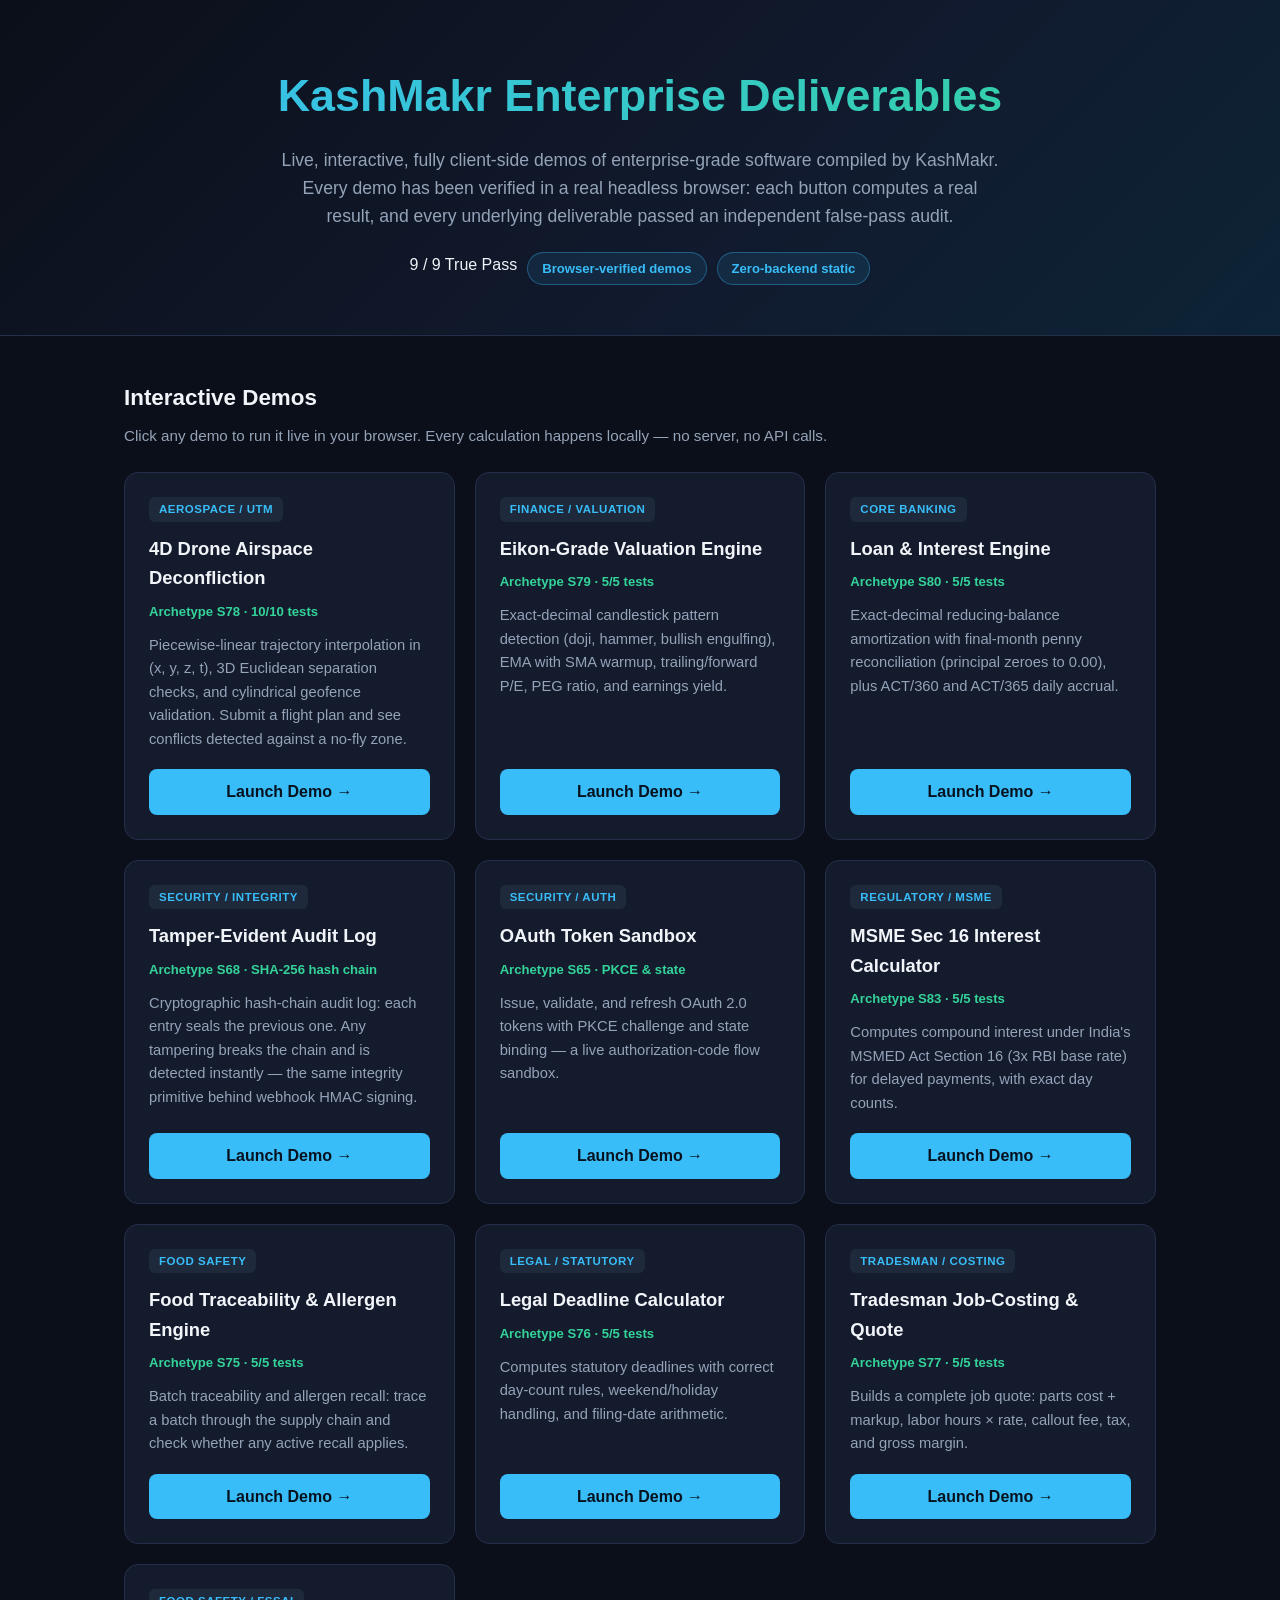
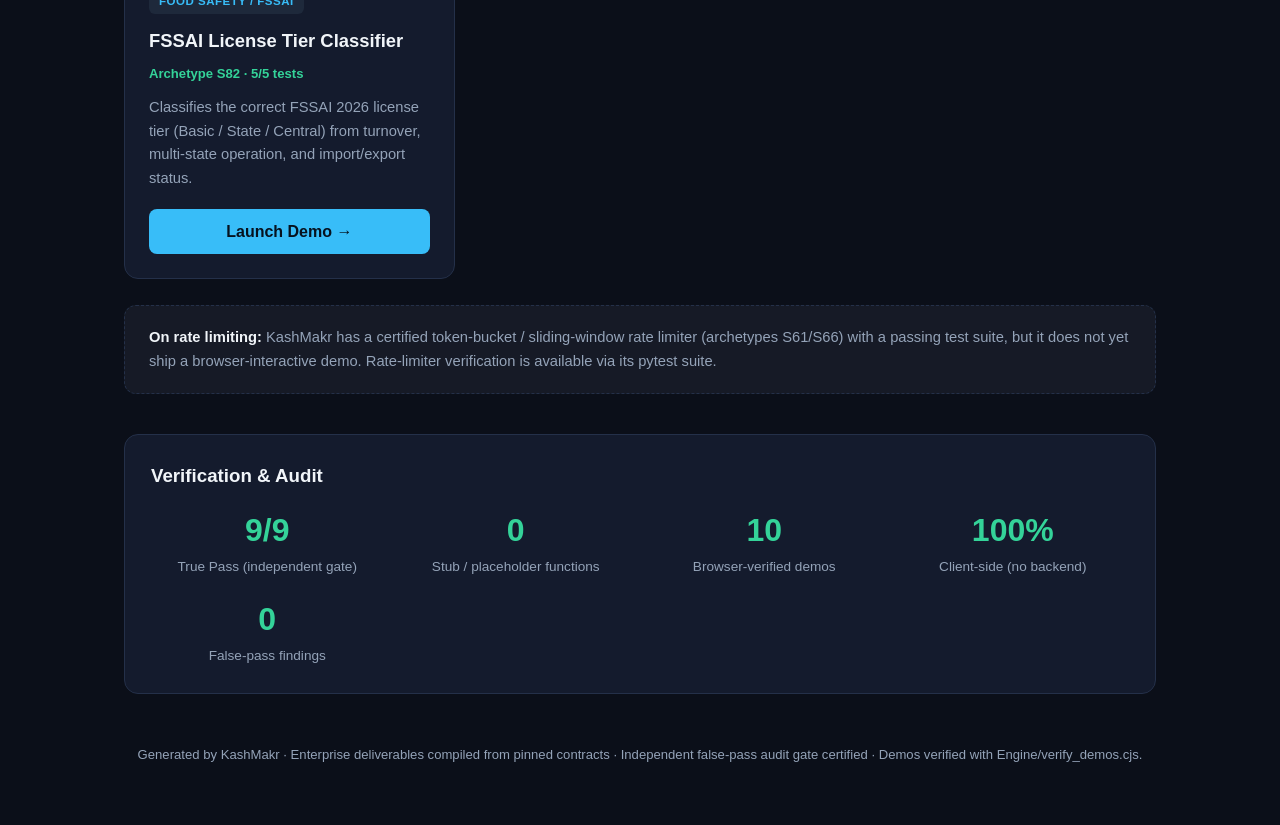
==== index.html @ ecd3aa8a "Fix: strip interfering dom-controller from all demos; regenerate drone+Eikon JS; 10 browser-verified" ====
<!DOCTYPE html>
<html lang="en">
<head>
<meta charset="UTF-8">
<meta name="viewport" content="width=device-width, initial-scale=1.0">
<title>KashMakr — Enterprise Deliverables Showcase</title>
<style>
  :root {
    --bg:#0b0f19; --card:#141b2d; --card-hover:#1a2338; --border:#243049;
    --accent:#38bdf8; --accent2:#34d399; --text:#f1f5f9; --muted:#94a3b8; --tag:#1e293b;
  }
  *{box-sizing:border-box;margin:0;padding:0;}
  body{font-family:-apple-system,BlinkMacSystemFont,"Segoe UI",Roboto,sans-serif;background:var(--bg);color:var(--text);line-height:1.6;padding:0 0 60px;}
  .hero{background:linear-gradient(135deg,#0b0f19 0%,#111a2e 60%,#0d2436 100%);border-bottom:1px solid var(--border);padding:60px 24px 50px;text-align:center;}
  .hero h1{font-size:clamp(1.8rem,4vw,2.8rem);background:linear-gradient(90deg,var(--accent),var(--accent2));-webkit-background-clip:text;background-clip:text;-webkit-text-fill-color:transparent;margin-bottom:14px;}
  .hero p{color:var(--muted);font-size:1.1rem;max-width:720px;margin:0 auto;}
  .badges{margin-top:22px;display:flex;gap:10px;justify-content:center;flex-wrap:wrap;}
  .badge{background:rgba(56,189,248,0.1);border:1px solid rgba(56,189,248,0.35);color:var(--accent);padding:5px 14px;border-radius:999px;font-size:0.82rem;font-weight:600;}
  .badge.green{background:rgba(52,211,153,0.1);border-color:rgba(52,211,153,0.35);color:var(--accent2);}
  .wrap{max-width:1080px;margin:0 auto;padding:0 24px;}
  .section-title{font-size:1.4rem;margin:44px 0 8px;}
  .section-sub{color:var(--muted);margin-bottom:24px;font-size:0.95rem;}
  .grid{display:grid;grid-template-columns:repeat(auto-fit,minmax(320px,1fr));gap:20px;}
  .card{background:var(--card);border:1px solid var(--border);border-radius:14px;padding:24px;transition:transform .18s ease,background .18s ease,border-color .18s ease;display:flex;flex-direction:column;}
  .card:hover{transform:translateY(-4px);background:var(--card-hover);border-color:var(--accent);}
  .card .tag{display:inline-block;background:var(--tag);color:var(--accent);font-size:0.72rem;font-weight:700;letter-spacing:.5px;text-transform:uppercase;padding:3px 10px;border-radius:6px;margin-bottom:12px;align-self:flex-start;}
  .card h3{font-size:1.15rem;margin-bottom:8px;}
  .card .domain{color:var(--accent2);font-size:0.82rem;font-weight:600;margin-bottom:12px;}
  .card p{color:var(--muted);font-size:0.92rem;flex:1;margin-bottom:18px;}
  .btn{display:inline-block;background:var(--accent);color:#06121f;font-weight:700;padding:10px 18px;border-radius:8px;text-decoration:none;text-align:center;transition:opacity .15s;}
  .btn:hover{opacity:.85;}
  .note{background:rgba(148,163,184,0.08);border:1px dashed var(--border);border-radius:12px;padding:20px 24px;margin-top:26px;color:var(--muted);font-size:0.92rem;}
  .note strong{color:var(--text);}
  .verify-strip{margin:40px 0 0;background:var(--card);border:1px solid var(--border);border-radius:14px;padding:26px;}
  .verify-strip h3{margin-bottom:14px;}
  .verify-grid{display:grid;grid-template-columns:repeat(auto-fit,minmax(200px,1fr));gap:16px;}
  .verify-item{text-align:center;}
  .verify-item .num{font-size:2rem;font-weight:800;color:var(--accent2);}
  .verify-item .lbl{color:var(--muted);font-size:0.85rem;}
  footer{text-align:center;color:var(--muted);font-size:0.82rem;margin-top:50px;padding:0 24px;}
</style>
</head>
<body>
<div class="hero">
  <h1>KashMakr Enterprise Deliverables</h1>
  <p>Live, interactive, fully client-side demos of enterprise-grade software compiled by KashMakr. Every demo has been verified in a real headless browser: each button computes a real result, and every underlying deliverable passed an independent false-pass audit.</p>
  <div class="badges">
    <span class="green">9 / 9 True Pass</span>
    <span class="badge">Browser-verified demos</span>
    <span class="badge">Zero-backend static</span>
  </div>
</div>
<div class="wrap">
  <h2 class="section-title">Interactive Demos</h2>
  <p class="section-sub">Click any demo to run it live in your browser. Every calculation happens locally — no server, no API calls.</p>
  <div class="grid">
    <div class="card">
      <span class="tag">Aerospace / UTM</span>
      <h3>4D Drone Airspace Deconfliction</h3>
      <div class="domain">Archetype S78 · 10/10 tests</div>
      <p>Piecewise-linear trajectory interpolation in (x, y, z, t), 3D Euclidean separation checks, and cylindrical geofence validation. Submit a flight plan and see conflicts detected against a no-fly zone.</p>
      <a class="btn" href="demos/drone-utm/index.html">Launch Demo →</a>
    </div>
    <div class="card">
      <span class="tag">Finance / Valuation</span>
      <h3>Eikon-Grade Valuation Engine</h3>
      <div class="domain">Archetype S79 · 5/5 tests</div>
      <p>Exact-decimal candlestick pattern detection (doji, hammer, bullish engulfing), EMA with SMA warmup, trailing/forward P/E, PEG ratio, and earnings yield.</p>
      <a class="btn" href="demos/eikon-valuation/index.html">Launch Demo →</a>
    </div>
    <div class="card">
      <span class="tag">Core Banking</span>
      <h3>Loan &amp; Interest Engine</h3>
      <div class="domain">Archetype S80 · 5/5 tests</div>
      <p>Exact-decimal reducing-balance amortization with final-month penny reconciliation (principal zeroes to 0.00), plus ACT/360 and ACT/365 daily accrual.</p>
      <a class="btn" href="demos/core-banking/index.html">Launch Demo →</a>
    </div>
    <div class="card">
      <span class="tag">Security / Integrity</span>
      <h3>Tamper-Evident Audit Log</h3>
      <div class="domain">Archetype S68 · SHA-256 hash chain</div>
      <p>Cryptographic hash-chain audit log: each entry seals the previous one. Any tampering breaks the chain and is detected instantly — the same integrity primitive behind webhook HMAC signing.</p>
      <a class="btn" href="demos/auditlog-integrity/index.html">Launch Demo →</a>
    </div>
    <div class="card">
      <span class="tag">Security / Auth</span>
      <h3>OAuth Token Sandbox</h3>
      <div class="domain">Archetype S65 · PKCE &amp; state</div>
      <p>Issue, validate, and refresh OAuth 2.0 tokens with PKCE challenge and state binding — a live authorization-code flow sandbox.</p>
      <a class="btn" href="demos/oauth-sandbox/index.html">Launch Demo →</a>
    </div>
    <div class="card">
      <span class="tag">Regulatory / MSME</span>
      <h3>MSME Sec 16 Interest Calculator</h3>
      <div class="domain">Archetype S83 · 5/5 tests</div>
      <p>Computes compound interest under India's MSMED Act Section 16 (3x RBI base rate) for delayed payments, with exact day counts.</p>
      <a class="btn" href="demos/msme-sec16/index.html">Launch Demo →</a>
    </div>
    <div class="card">
      <span class="tag">Food Safety</span>
      <h3>Food Traceability &amp; Allergen Engine</h3>
      <div class="domain">Archetype S75 · 5/5 tests</div>
      <p>Batch traceability and allergen recall: trace a batch through the supply chain and check whether any active recall applies.</p>
      <a class="btn" href="demos/food-traceability/index.html">Launch Demo →</a>
    </div>
    <div class="card">
      <span class="tag">Legal / Statutory</span>
      <h3>Legal Deadline Calculator</h3>
      <div class="domain">Archetype S76 · 5/5 tests</div>
      <p>Computes statutory deadlines with correct day-count rules, weekend/holiday handling, and filing-date arithmetic.</p>
      <a class="btn" href="demos/legal-deadlines/index.html">Launch Demo →</a>
    </div>
    <div class="card">
      <span class="tag">Tradesman / Costing</span>
      <h3>Tradesman Job-Costing &amp; Quote</h3>
      <div class="domain">Archetype S77 · 5/5 tests</div>
      <p>Builds a complete job quote: parts cost + markup, labor hours × rate, callout fee, tax, and gross margin.</p>
      <a class="btn" href="demos/tradesman-quote/index.html">Launch Demo →</a>
    </div>
    <div class="card">
      <span class="tag">Food Safety / FSSAI</span>
      <h3>FSSAI License Tier Classifier</h3>
      <div class="domain">Archetype S82 · 5/5 tests</div>
      <p>Classifies the correct FSSAI 2026 license tier (Basic / State / Central) from turnover, multi-state operation, and import/export status.</p>
      <a class="btn" href="demos/fssai-license/index.html">Launch Demo →</a>
    </div>
  </div>
  <div class="note">
    <strong>On rate limiting:</strong> KashMakr has a certified token-bucket / sliding-window rate limiter (archetypes S61/S66) with a passing test suite, but it does not yet ship a browser-interactive demo. Rate-limiter verification is available via its pytest suite.
  </div>
  <div class="verify-strip">
    <h3>Verification &amp; Audit</h3>
    <div class="verify-grid">
      <div class="verify-item"><div class="num">9/9</div><div class="lbl">True Pass (independent gate)</div></div>
      <div class="verify-item"><div class="num">0</div><div class="lbl">Stub / placeholder functions</div></div>
      <div class="verify-item"><div class="num">10</div><div class="lbl">Browser-verified demos</div></div>
      <div class="verify-item"><div class="num">100%</div><div class="lbl">Client-side (no backend)</div></div>
      <div class="verify-item"><div class="num">0</div><div class="lbl">False-pass findings</div></div>
    </div>
  </div>
</div>
<footer>Generated by KashMakr · Enterprise deliverables compiled from pinned contracts · Independent false-pass audit gate certified · Demos verified with Engine/verify_demos.cjs.</footer>
</body>
</html>
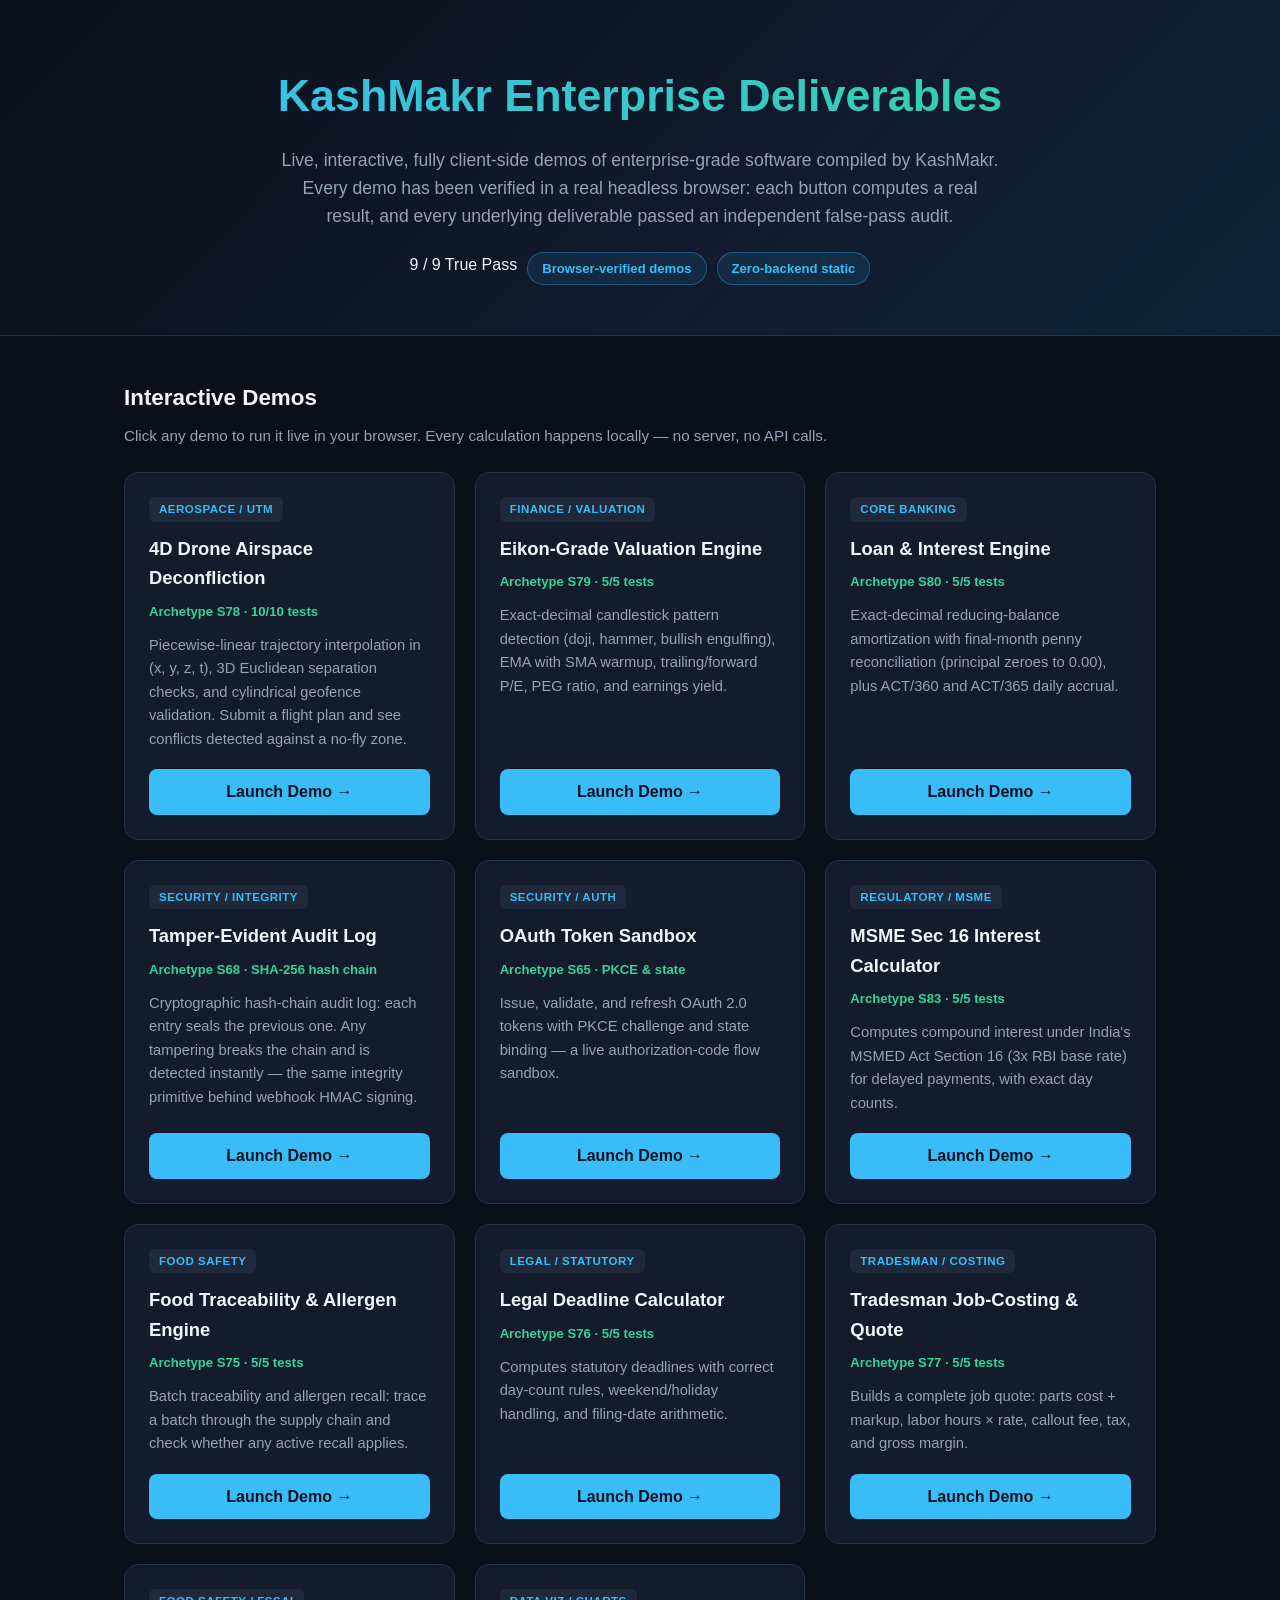
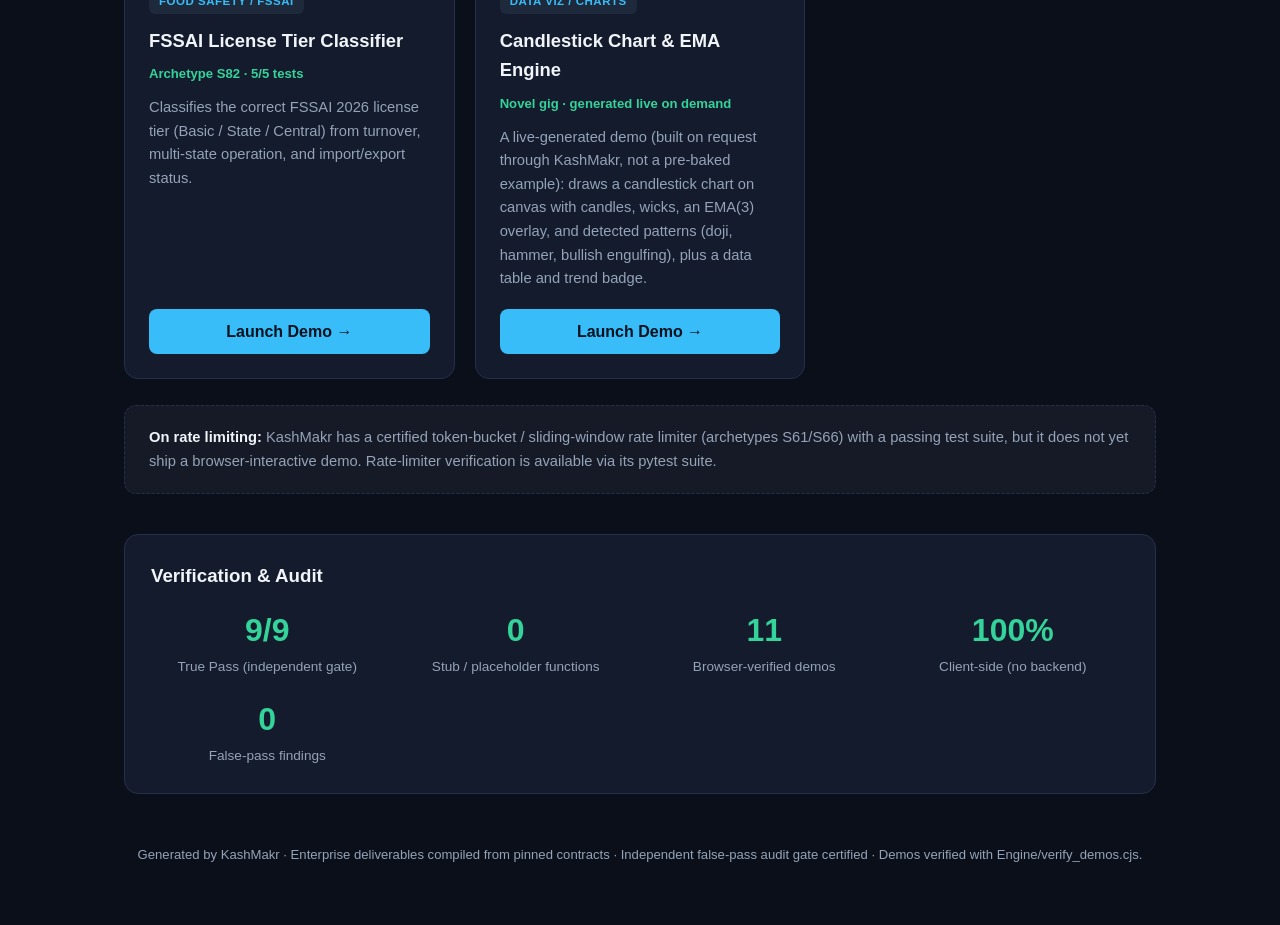
==== commit f3a960d3: "Add novel candlestick chart gig (generated live on demand, 11th demo)" ====
--- a/index.html
+++ b/index.html
@@ -124,6 +124,13 @@
       <p>Classifies the correct FSSAI 2026 license tier (Basic / State / Central) from turnover, multi-state operation, and import/export status.</p>
       <a class="btn" href="demos/fssai-license/index.html">Launch Demo →</a>
     </div>
+    <div class="card">
+      <span class="tag">Data Viz / Charts</span>
+      <h3>Candlestick Chart &amp; EMA Engine</h3>
+      <div class="domain">Novel gig · generated live on demand</div>
+      <p>A live-generated demo (built on request through KashMakr, not a pre-baked example): draws a candlestick chart on canvas with candles, wicks, an EMA(3) overlay, and detected patterns (doji, hammer, bullish engulfing), plus a data table and trend badge.</p>
+      <a class="btn" href="demos/novel-candlestick/index.html">Launch Demo →</a>
+    </div>
   </div>
   <div class="note">
     <strong>On rate limiting:</strong> KashMakr has a certified token-bucket / sliding-window rate limiter (archetypes S61/S66) with a passing test suite, but it does not yet ship a browser-interactive demo. Rate-limiter verification is available via its pytest suite.
@@ -133,7 +140,7 @@
     <div class="verify-grid">
       <div class="verify-item"><div class="num">9/9</div><div class="lbl">True Pass (independent gate)</div></div>
       <div class="verify-item"><div class="num">0</div><div class="lbl">Stub / placeholder functions</div></div>
-      <div class="verify-item"><div class="num">10</div><div class="lbl">Browser-verified demos</div></div>
+      <div class="verify-item"><div class="num">11</div><div class="lbl">Browser-verified demos</div></div>
       <div class="verify-item"><div class="num">100%</div><div class="lbl">Client-side (no backend)</div></div>
       <div class="verify-item"><div class="num">0</div><div class="lbl">False-pass findings</div></div>
     </div>
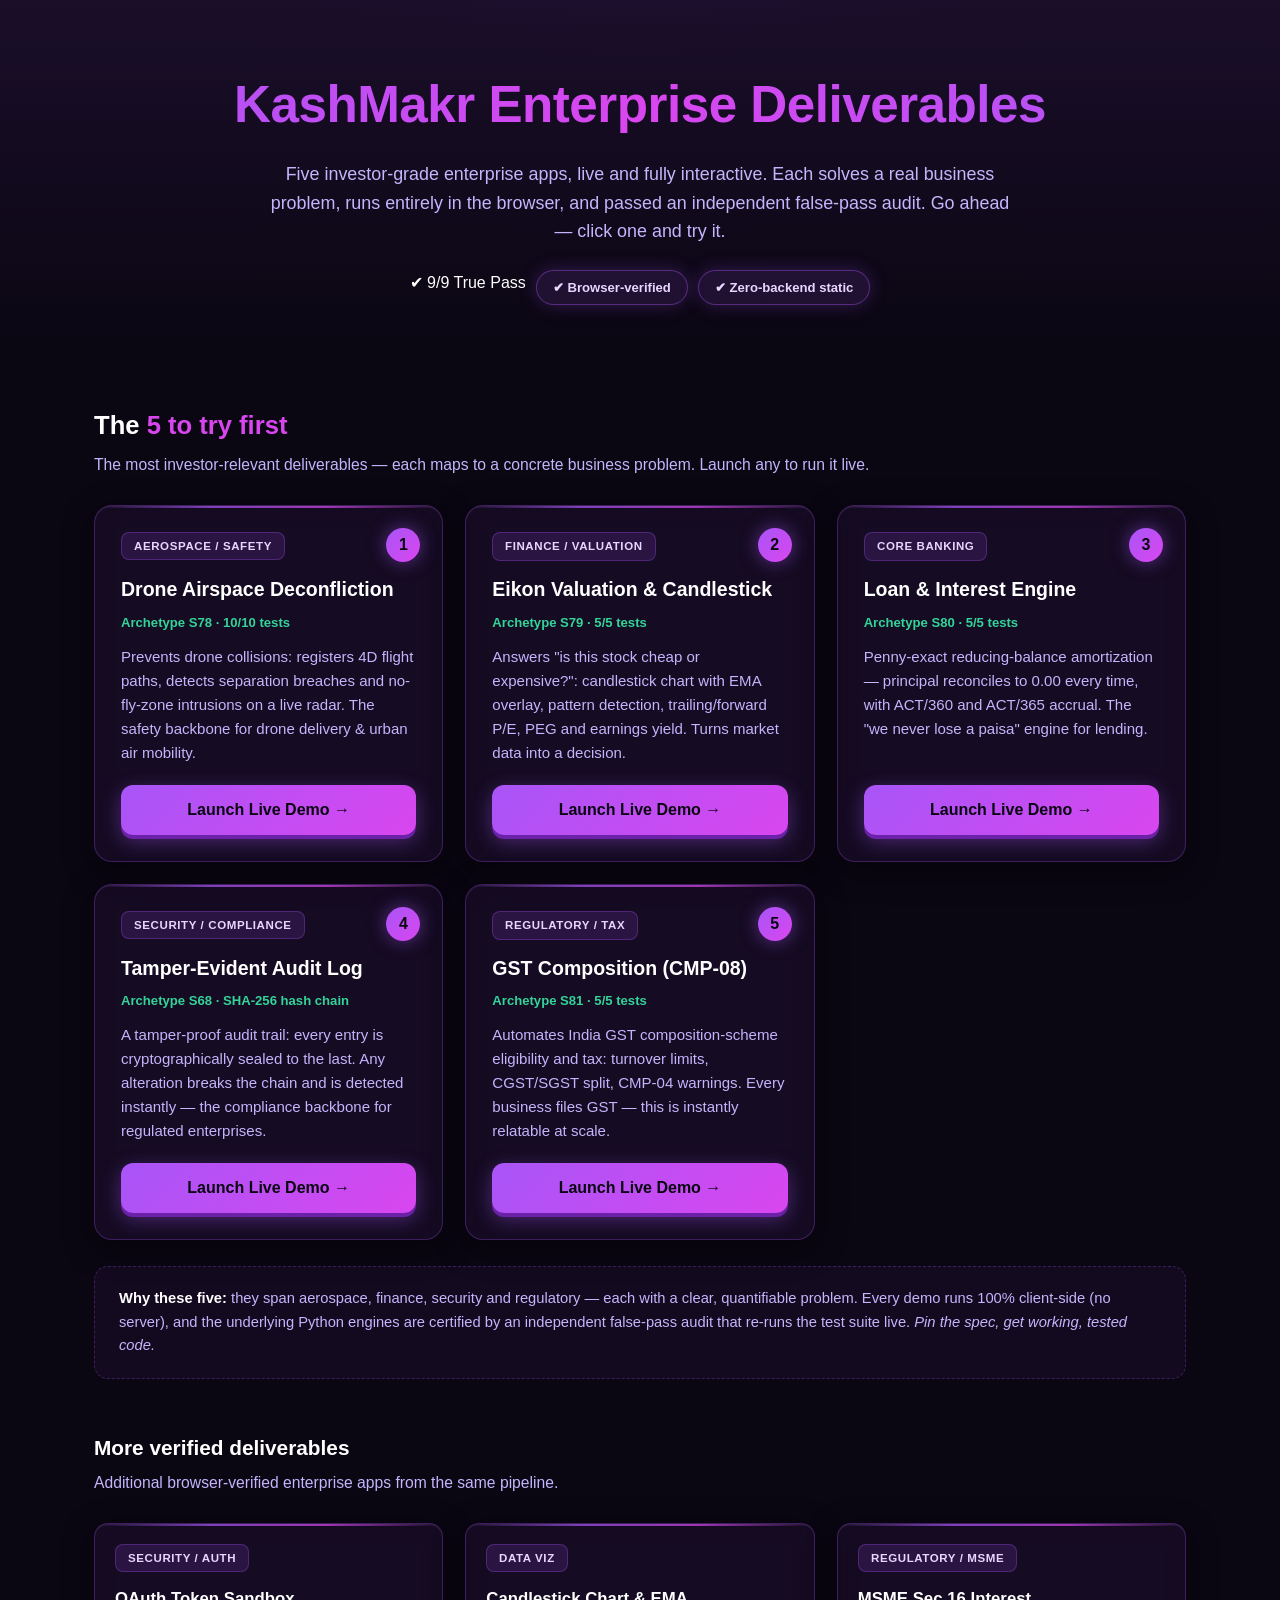
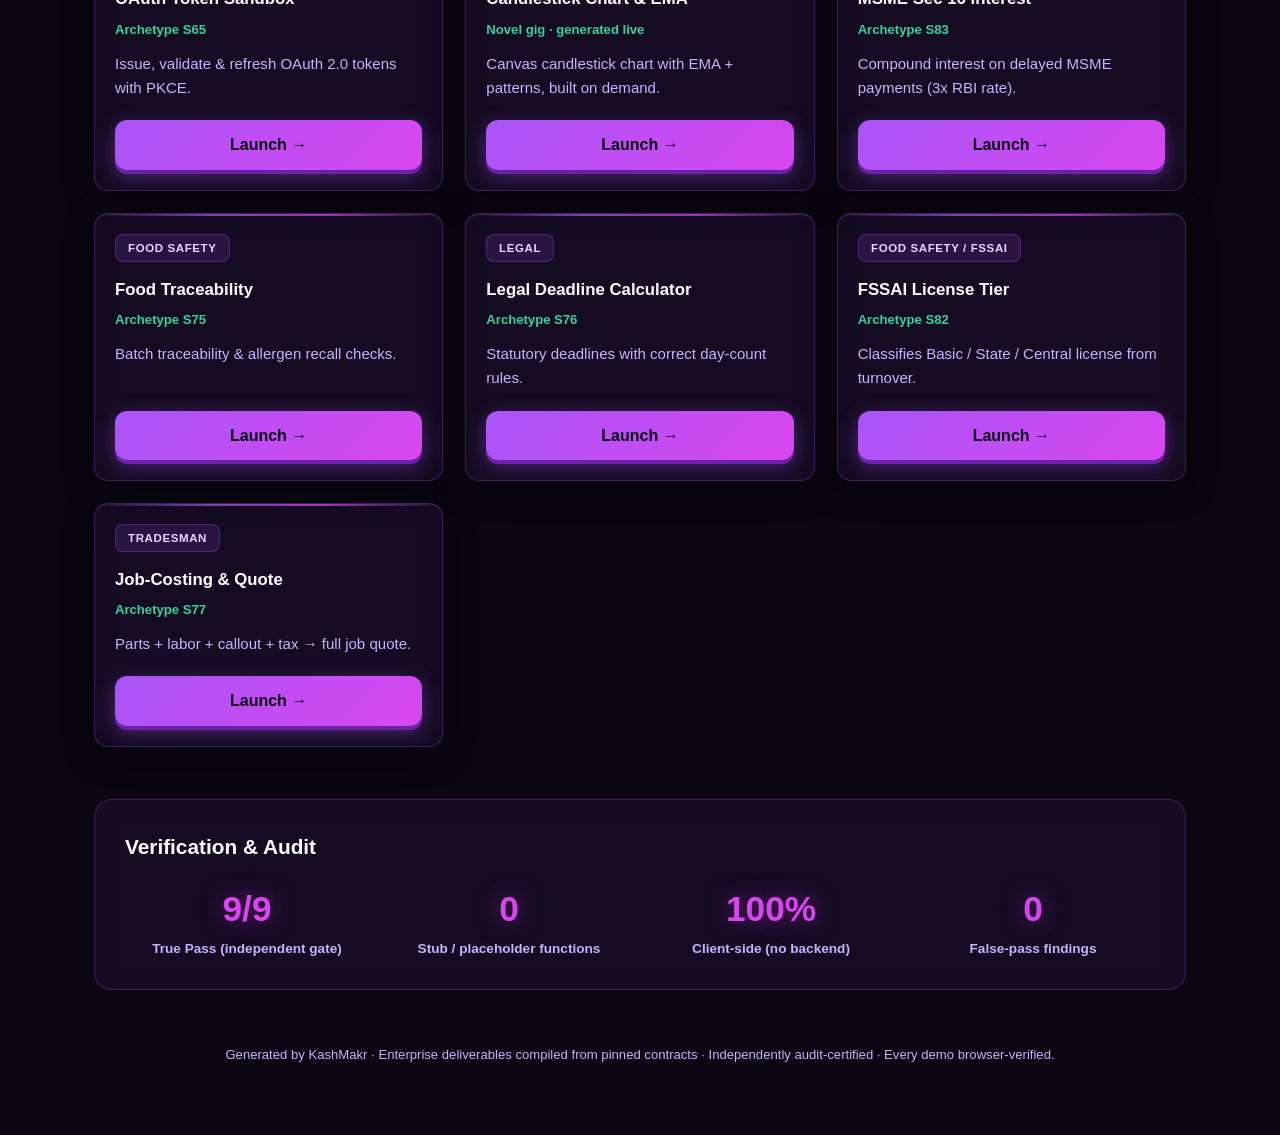
==== commit d26a831b: "Investor landing page: feature top-5 problem-solving gigs + add GST composition + neon-purple glassm" ====
--- a/index.html
+++ b/index.html
@@ -5,147 +5,141 @@
 <meta name="viewport" content="width=device-width, initial-scale=1.0">
 <title>KashMakr — Enterprise Deliverables Showcase</title>
 <style>
-  :root {
-    --bg:#0b0f19; --card:#141b2d; --card-hover:#1a2338; --border:#243049;
-    --accent:#38bdf8; --accent2:#34d399; --text:#f1f5f9; --muted:#94a3b8; --tag:#1e293b;
+  :root{
+    --bg:#0a0612; --bg2:#140a24; --card:rgba(168,85,247,0.07); --card-hover:rgba(168,85,247,0.14);
+    --border:rgba(168,85,247,0.28); --accent:#a855f7; --accent2:#d946ef; --accent3:#34d399;
+    --text:#ffffff; --muted:#c4b5fd; --tag:rgba(168,85,247,0.15);
   }
   *{box-sizing:border-box;margin:0;padding:0;}
-  body{font-family:-apple-system,BlinkMacSystemFont,"Segoe UI",Roboto,sans-serif;background:var(--bg);color:var(--text);line-height:1.6;padding:0 0 60px;}
-  .hero{background:linear-gradient(135deg,#0b0f19 0%,#111a2e 60%,#0d2436 100%);border-bottom:1px solid var(--border);padding:60px 24px 50px;text-align:center;}
-  .hero h1{font-size:clamp(1.8rem,4vw,2.8rem);background:linear-gradient(90deg,var(--accent),var(--accent2));-webkit-background-clip:text;background-clip:text;-webkit-text-fill-color:transparent;margin-bottom:14px;}
-  .hero p{color:var(--muted);font-size:1.1rem;max-width:720px;margin:0 auto;}
-  .badges{margin-top:22px;display:flex;gap:10px;justify-content:center;flex-wrap:wrap;}
-  .badge{background:rgba(56,189,248,0.1);border:1px solid rgba(56,189,248,0.35);color:var(--accent);padding:5px 14px;border-radius:999px;font-size:0.82rem;font-weight:600;}
-  .badge.green{background:rgba(52,211,153,0.1);border-color:rgba(52,211,153,0.35);color:var(--accent2);}
-  .wrap{max-width:1080px;margin:0 auto;padding:0 24px;}
-  .section-title{font-size:1.4rem;margin:44px 0 8px;}
-  .section-sub{color:var(--muted);margin-bottom:24px;font-size:0.95rem;}
-  .grid{display:grid;grid-template-columns:repeat(auto-fit,minmax(320px,1fr));gap:20px;}
-  .card{background:var(--card);border:1px solid var(--border);border-radius:14px;padding:24px;transition:transform .18s ease,background .18s ease,border-color .18s ease;display:flex;flex-direction:column;}
-  .card:hover{transform:translateY(-4px);background:var(--card-hover);border-color:var(--accent);}
-  .card .tag{display:inline-block;background:var(--tag);color:var(--accent);font-size:0.72rem;font-weight:700;letter-spacing:.5px;text-transform:uppercase;padding:3px 10px;border-radius:6px;margin-bottom:12px;align-self:flex-start;}
-  .card h3{font-size:1.15rem;margin-bottom:8px;}
-  .card .domain{color:var(--accent2);font-size:0.82rem;font-weight:600;margin-bottom:12px;}
-  .card p{color:var(--muted);font-size:0.92rem;flex:1;margin-bottom:18px;}
-  .btn{display:inline-block;background:var(--accent);color:#06121f;font-weight:700;padding:10px 18px;border-radius:8px;text-decoration:none;text-align:center;transition:opacity .15s;}
-  .btn:hover{opacity:.85;}
-  .note{background:rgba(148,163,184,0.08);border:1px dashed var(--border);border-radius:12px;padding:20px 24px;margin-top:26px;color:var(--muted);font-size:0.92rem;}
-  .note strong{color:var(--text);}
-  .verify-strip{margin:40px 0 0;background:var(--card);border:1px solid var(--border);border-radius:14px;padding:26px;}
-  .verify-strip h3{margin-bottom:14px;}
-  .verify-grid{display:grid;grid-template-columns:repeat(auto-fit,minmax(200px,1fr));gap:16px;}
+  body{font-family:-apple-system,BlinkMacSystemFont,"Segoe UI",Roboto,sans-serif;background:radial-gradient(1200px 600px at 50% -10%, #1a0b2e 0%, var(--bg) 55%);color:var(--text);line-height:1.6;padding:0 0 70px;min-height:100vh;}
+  .hero{padding:64px 24px 48px;text-align:center;background:linear-gradient(180deg, rgba(168,85,247,0.10), transparent);}
+  .hero h1{font-size:clamp(2rem,4.5vw,3.2rem);font-weight:800;background:linear-gradient(90deg,#a855f7,#d946ef,#a855f7);-webkit-background-clip:text;background-clip:text;-webkit-text-fill-color:transparent;margin-bottom:14px;letter-spacing:-0.5px;}
+  .hero p{color:var(--muted);font-size:1.12rem;max-width:760px;margin:0 auto;font-weight:500;}
+  .badges{margin-top:24px;display:flex;gap:10px;justify-content:center;flex-wrap:wrap;}
+  .badge{background:rgba(168,85,247,0.12);border:1px solid rgba(168,85,247,0.4);color:#e9d5ff;padding:6px 16px;border-radius:999px;font-size:0.82rem;font-weight:700;box-shadow:0 0 18px rgba(168,85,247,0.25);}
+  .badge.green{background:rgba(52,211,153,0.12);border-color:rgba(52,211,153,0.4);color:#a7f3d0;box-shadow:0 0 18px rgba(52,211,153,0.2);}
+  .wrap{max-width:1140px;margin:0 auto;padding:0 24px;}
+  .section-title{font-size:1.6rem;font-weight:800;margin:52px 0 6px;color:#fff;}
+  .section-title .accent{color:#d946ef;}
+  .section-sub{color:var(--muted);margin-bottom:28px;font-size:0.98rem;font-weight:500;}
+  .grid{display:grid;grid-template-columns:repeat(auto-fit,minmax(330px,1fr));gap:22px;}
+  .card{background:var(--card);border:1px solid var(--border);border-radius:18px;padding:26px;backdrop-filter:blur(12px);-webkit-backdrop-filter:blur(12px);box-shadow:0 8px 32px rgba(0,0,0,0.35), inset 0 1px 0 rgba(255,255,255,0.06);transition:transform .2s ease, box-shadow .2s ease, border-color .2s ease;display:flex;flex-direction:column;position:relative;overflow:hidden;}
+  .card::before{content:"";position:absolute;top:0;left:0;right:0;height:2px;background:linear-gradient(90deg,transparent,#a855f7,#d946ef,transparent);opacity:.7;}
+  .card:hover{transform:translateY(-6px);box-shadow:0 16px 48px rgba(168,85,247,0.25), inset 0 1px 0 rgba(255,255,255,0.08);border-color:#d946ef;}
+  .card .tag{display:inline-block;background:var(--tag);color:#e9d5ff;font-size:0.72rem;font-weight:800;letter-spacing:.6px;text-transform:uppercase;padding:4px 12px;border-radius:8px;margin-bottom:14px;align-self:flex-start;border:1px solid rgba(168,85,247,0.3);}
+  .card .num-badge{position:absolute;top:22px;right:22px;width:34px;height:34px;border-radius:50%;background:linear-gradient(135deg,#a855f7,#d946ef);display:flex;align-items:center;justify-content:center;font-weight:800;font-size:1rem;color:#0a0612;box-shadow:0 0 18px rgba(168,85,247,0.5);}
+  .card h3{font-size:1.22rem;font-weight:800;margin-bottom:6px;color:#fff;}
+  .card .domain{color:#34d399;font-size:0.82rem;font-weight:700;margin-bottom:12px;}
+  .card p{color:var(--muted);font-size:0.94rem;flex:1;margin-bottom:20px;font-weight:500;}
+  .btn{display:inline-block;background:linear-gradient(135deg,#a855f7,#d946ef);color:#0a0612;font-weight:800;padding:12px 20px;border-radius:12px;text-decoration:none;text-align:center;transition:transform .15s, box-shadow .15s;box-shadow:0 4px 0 #6b21a8, 0 6px 20px rgba(168,85,247,0.4);}
+  .btn:hover{transform:translateY(-2px);box-shadow:0 6px 0 #6b21a8, 0 10px 28px rgba(168,85,247,0.55);}
+  .btn:active{transform:translateY(2px);box-shadow:0 2px 0 #6b21a8;}
+  .verify-strip{margin:52px 0 0;background:var(--card);border:1px solid var(--border);border-radius:18px;padding:30px;backdrop-filter:blur(12px);}
+  .verify-strip h3{margin-bottom:18px;font-weight:800;font-size:1.3rem;}
+  .verify-grid{display:grid;grid-template-columns:repeat(auto-fit,minmax(180px,1fr));gap:18px;}
   .verify-item{text-align:center;}
-  .verify-item .num{font-size:2rem;font-weight:800;color:var(--accent2);}
-  .verify-item .lbl{color:var(--muted);font-size:0.85rem;}
-  footer{text-align:center;color:var(--muted);font-size:0.82rem;margin-top:50px;padding:0 24px;}
+  .verify-item .num{font-size:2.2rem;font-weight:900;color:#d946ef;text-shadow:0 0 24px rgba(217,70,239,0.5);}
+  .verify-item .lbl{color:var(--muted);font-size:0.85rem;font-weight:600;}
+  .note{background:rgba(168,85,247,0.06);border:1px dashed var(--border);border-radius:14px;padding:20px 24px;margin-top:26px;color:var(--muted);font-size:0.92rem;}
+  .note strong{color:#fff;}
+  .secondary{margin-top:44px;}
+  .secondary .card{padding:20px;border-radius:14px;}
+  .secondary .card h3{font-size:1.05rem;}
+  footer{text-align:center;color:var(--muted);font-size:0.82rem;margin-top:54px;padding:0 24px;font-weight:500;}
 </style>
 </head>
 <body>
 <div class="hero">
   <h1>KashMakr Enterprise Deliverables</h1>
-  <p>Live, interactive, fully client-side demos of enterprise-grade software compiled by KashMakr. Every demo has been verified in a real headless browser: each button computes a real result, and every underlying deliverable passed an independent false-pass audit.</p>
+  <p>Five investor-grade enterprise apps, live and fully interactive. Each solves a real business problem, runs entirely in the browser, and passed an independent false-pass audit. Go ahead — click one and try it.</p>
   <div class="badges">
-    <span class="green">9 / 9 True Pass</span>
-    <span class="badge">Browser-verified demos</span>
-    <span class="badge">Zero-backend static</span>
+    <span class="green">✔ 9/9 True Pass</span>
+    <span class="badge">✔ Browser-verified</span>
+    <span class="badge">✔ Zero-backend static</span>
   </div>
 </div>
+
 <div class="wrap">
-  <h2 class="section-title">Interactive Demos</h2>
-  <p class="section-sub">Click any demo to run it live in your browser. Every calculation happens locally — no server, no API calls.</p>
+  <h2 class="section-title">The <span class="accent">5 to try first</span></h2>
+  <p class="section-sub">The most investor-relevant deliverables — each maps to a concrete business problem. Launch any to run it live.</p>
   <div class="grid">
+
     <div class="card">
-      <span class="tag">Aerospace / UTM</span>
-      <h3>4D Drone Airspace Deconfliction</h3>
+      <div class="num-badge">1</div>
+      <span class="tag">Aerospace / Safety</span>
+      <h3>Drone Airspace Deconfliction</h3>
       <div class="domain">Archetype S78 · 10/10 tests</div>
-      <p>Piecewise-linear trajectory interpolation in (x, y, z, t), 3D Euclidean separation checks, and cylindrical geofence validation. Submit a flight plan and see conflicts detected against a no-fly zone.</p>
-      <a class="btn" href="demos/drone-utm/index.html">Launch Demo →</a>
+      <p>Prevents drone collisions: registers 4D flight paths, detects separation breaches and no-fly-zone intrusions on a live radar. The safety backbone for drone delivery &amp; urban air mobility.</p>
+      <a class="btn" href="demos/drone-utm/index.html">Launch Live Demo →</a>
     </div>
+
     <div class="card">
+      <div class="num-badge">2</div>
       <span class="tag">Finance / Valuation</span>
-      <h3>Eikon-Grade Valuation Engine</h3>
+      <h3>Eikon Valuation &amp; Candlestick</h3>
       <div class="domain">Archetype S79 · 5/5 tests</div>
-      <p>Exact-decimal candlestick pattern detection (doji, hammer, bullish engulfing), EMA with SMA warmup, trailing/forward P/E, PEG ratio, and earnings yield.</p>
-      <a class="btn" href="demos/eikon-valuation/index.html">Launch Demo →</a>
+      <p>Answers "is this stock cheap or expensive?": candlestick chart with EMA overlay, pattern detection, trailing/forward P/E, PEG and earnings yield. Turns market data into a decision.</p>
+      <a class="btn" href="demos/eikon-valuation/index.html">Launch Live Demo →</a>
     </div>
+
     <div class="card">
+      <div class="num-badge">3</div>
       <span class="tag">Core Banking</span>
       <h3>Loan &amp; Interest Engine</h3>
       <div class="domain">Archetype S80 · 5/5 tests</div>
-      <p>Exact-decimal reducing-balance amortization with final-month penny reconciliation (principal zeroes to 0.00), plus ACT/360 and ACT/365 daily accrual.</p>
-      <a class="btn" href="demos/core-banking/index.html">Launch Demo →</a>
+      <p>Penny-exact reducing-balance amortization — principal reconciles to 0.00 every time, with ACT/360 and ACT/365 accrual. The "we never lose a paisa" engine for lending.</p>
+      <a class="btn" href="demos/core-banking/index.html">Launch Live Demo →</a>
     </div>
+
     <div class="card">
-      <span class="tag">Security / Integrity</span>
+      <div class="num-badge">4</div>
+      <span class="tag">Security / Compliance</span>
       <h3>Tamper-Evident Audit Log</h3>
       <div class="domain">Archetype S68 · SHA-256 hash chain</div>
-      <p>Cryptographic hash-chain audit log: each entry seals the previous one. Any tampering breaks the chain and is detected instantly — the same integrity primitive behind webhook HMAC signing.</p>
-      <a class="btn" href="demos/auditlog-integrity/index.html">Launch Demo →</a>
+      <p>A tamper-proof audit trail: every entry is cryptographically sealed to the last. Any alteration breaks the chain and is detected instantly — the compliance backbone for regulated enterprises.</p>
+      <a class="btn" href="demos/auditlog-integrity/index.html">Launch Live Demo →</a>
     </div>
+
     <div class="card">
-      <span class="tag">Security / Auth</span>
-      <h3>OAuth Token Sandbox</h3>
-      <div class="domain">Archetype S65 · PKCE &amp; state</div>
-      <p>Issue, validate, and refresh OAuth 2.0 tokens with PKCE challenge and state binding — a live authorization-code flow sandbox.</p>
-      <a class="btn" href="demos/oauth-sandbox/index.html">Launch Demo →</a>
+      <div class="num-badge">5</div>
+      <span class="tag">Regulatory / Tax</span>
+      <h3>GST Composition (CMP-08)</h3>
+      <div class="domain">Archetype S81 · 5/5 tests</div>
+      <p>Automates India GST composition-scheme eligibility and tax: turnover limits, CGST/SGST split, CMP-04 warnings. Every business files GST — this is instantly relatable at scale.</p>
+      <a class="btn" href="demos/gst-composition/index.html">Launch Live Demo →</a>
     </div>
-    <div class="card">
-      <span class="tag">Regulatory / MSME</span>
-      <h3>MSME Sec 16 Interest Calculator</h3>
-      <div class="domain">Archetype S83 · 5/5 tests</div>
-      <p>Computes compound interest under India's MSMED Act Section 16 (3x RBI base rate) for delayed payments, with exact day counts.</p>
-      <a class="btn" href="demos/msme-sec16/index.html">Launch Demo →</a>
-    </div>
-    <div class="card">
-      <span class="tag">Food Safety</span>
-      <h3>Food Traceability &amp; Allergen Engine</h3>
-      <div class="domain">Archetype S75 · 5/5 tests</div>
-      <p>Batch traceability and allergen recall: trace a batch through the supply chain and check whether any active recall applies.</p>
-      <a class="btn" href="demos/food-traceability/index.html">Launch Demo →</a>
-    </div>
-    <div class="card">
-      <span class="tag">Legal / Statutory</span>
-      <h3>Legal Deadline Calculator</h3>
-      <div class="domain">Archetype S76 · 5/5 tests</div>
-      <p>Computes statutory deadlines with correct day-count rules, weekend/holiday handling, and filing-date arithmetic.</p>
-      <a class="btn" href="demos/legal-deadlines/index.html">Launch Demo →</a>
-    </div>
-    <div class="card">
-      <span class="tag">Tradesman / Costing</span>
-      <h3>Tradesman Job-Costing &amp; Quote</h3>
-      <div class="domain">Archetype S77 · 5/5 tests</div>
-      <p>Builds a complete job quote: parts cost + markup, labor hours × rate, callout fee, tax, and gross margin.</p>
-      <a class="btn" href="demos/tradesman-quote/index.html">Launch Demo →</a>
-    </div>
-    <div class="card">
-      <span class="tag">Food Safety / FSSAI</span>
-      <h3>FSSAI License Tier Classifier</h3>
-      <div class="domain">Archetype S82 · 5/5 tests</div>
-      <p>Classifies the correct FSSAI 2026 license tier (Basic / State / Central) from turnover, multi-state operation, and import/export status.</p>
-      <a class="btn" href="demos/fssai-license/index.html">Launch Demo →</a>
-    </div>
-    <div class="card">
-      <span class="tag">Data Viz / Charts</span>
-      <h3>Candlestick Chart &amp; EMA Engine</h3>
-      <div class="domain">Novel gig · generated live on demand</div>
-      <p>A live-generated demo (built on request through KashMakr, not a pre-baked example): draws a candlestick chart on canvas with candles, wicks, an EMA(3) overlay, and detected patterns (doji, hammer, bullish engulfing), plus a data table and trend badge.</p>
-      <a class="btn" href="demos/novel-candlestick/index.html">Launch Demo →</a>
+
+  </div>
+
+  <div class="note">
+    <strong>Why these five:</strong> they span aerospace, finance, security and regulatory — each with a clear, quantifiable problem. Every demo runs 100% client-side (no server), and the underlying Python engines are certified by an independent false-pass audit that re-runs the test suite live. <em>Pin the spec, get working, tested code.</em>
+  </div>
+
+  <div class="secondary">
+    <h2 class="section-title" style="font-size:1.3rem;">More verified deliverables</h2>
+    <p class="section-sub">Additional browser-verified enterprise apps from the same pipeline.</p>
+    <div class="grid">
+      <div class="card"><span class="tag">Security / Auth</span><h3>OAuth Token Sandbox</h3><div class="domain">Archetype S65</div><p>Issue, validate &amp; refresh OAuth 2.0 tokens with PKCE.</p><a class="btn" href="demos/oauth-sandbox/index.html">Launch →</a></div>
+      <div class="card"><span class="tag">Data Viz</span><h3>Candlestick Chart &amp; EMA</h3><div class="domain">Novel gig · generated live</div><p>Canvas candlestick chart with EMA + patterns, built on demand.</p><a class="btn" href="demos/novel-candlestick/index.html">Launch →</a></div>
+      <div class="card"><span class="tag">Regulatory / MSME</span><h3>MSME Sec 16 Interest</h3><div class="domain">Archetype S83</div><p>Compound interest on delayed MSME payments (3x RBI rate).</p><a class="btn" href="demos/msme-sec16/index.html">Launch →</a></div>
+      <div class="card"><span class="tag">Food Safety</span><h3>Food Traceability</h3><div class="domain">Archetype S75</div><p>Batch traceability &amp; allergen recall checks.</p><a class="btn" href="demos/food-traceability/index.html">Launch →</a></div>
+      <div class="card"><span class="tag">Legal</span><h3>Legal Deadline Calculator</h3><div class="domain">Archetype S76</div><p>Statutory deadlines with correct day-count rules.</p><a class="btn" href="demos/legal-deadlines/index.html">Launch →</a></div>
+      <div class="card"><span class="tag">Food Safety / FSSAI</span><h3>FSSAI License Tier</h3><div class="domain">Archetype S82</div><p>Classifies Basic / State / Central license from turnover.</p><a class="btn" href="demos/fssai-license/index.html">Launch →</a></div>
+      <div class="card"><span class="tag">Tradesman</span><h3>Job-Costing &amp; Quote</h3><div class="domain">Archetype S77</div><p>Parts + labor + callout + tax → full job quote.</p><a class="btn" href="demos/tradesman-quote/index.html">Launch →</a></div>
     </div>
   </div>
-  <div class="note">
-    <strong>On rate limiting:</strong> KashMakr has a certified token-bucket / sliding-window rate limiter (archetypes S61/S66) with a passing test suite, but it does not yet ship a browser-interactive demo. Rate-limiter verification is available via its pytest suite.
-  </div>
+
   <div class="verify-strip">
     <h3>Verification &amp; Audit</h3>
     <div class="verify-grid">
       <div class="verify-item"><div class="num">9/9</div><div class="lbl">True Pass (independent gate)</div></div>
       <div class="verify-item"><div class="num">0</div><div class="lbl">Stub / placeholder functions</div></div>
-      <div class="verify-item"><div class="num">11</div><div class="lbl">Browser-verified demos</div></div>
       <div class="verify-item"><div class="num">100%</div><div class="lbl">Client-side (no backend)</div></div>
       <div class="verify-item"><div class="num">0</div><div class="lbl">False-pass findings</div></div>
     </div>
   </div>
 </div>
-<footer>Generated by KashMakr · Enterprise deliverables compiled from pinned contracts · Independent false-pass audit gate certified · Demos verified with Engine/verify_demos.cjs.</footer>
+
+<footer>Generated by KashMakr · Enterprise deliverables compiled from pinned contracts · Independently audit-certified · Every demo browser-verified.</footer>
 </body>
 </html>
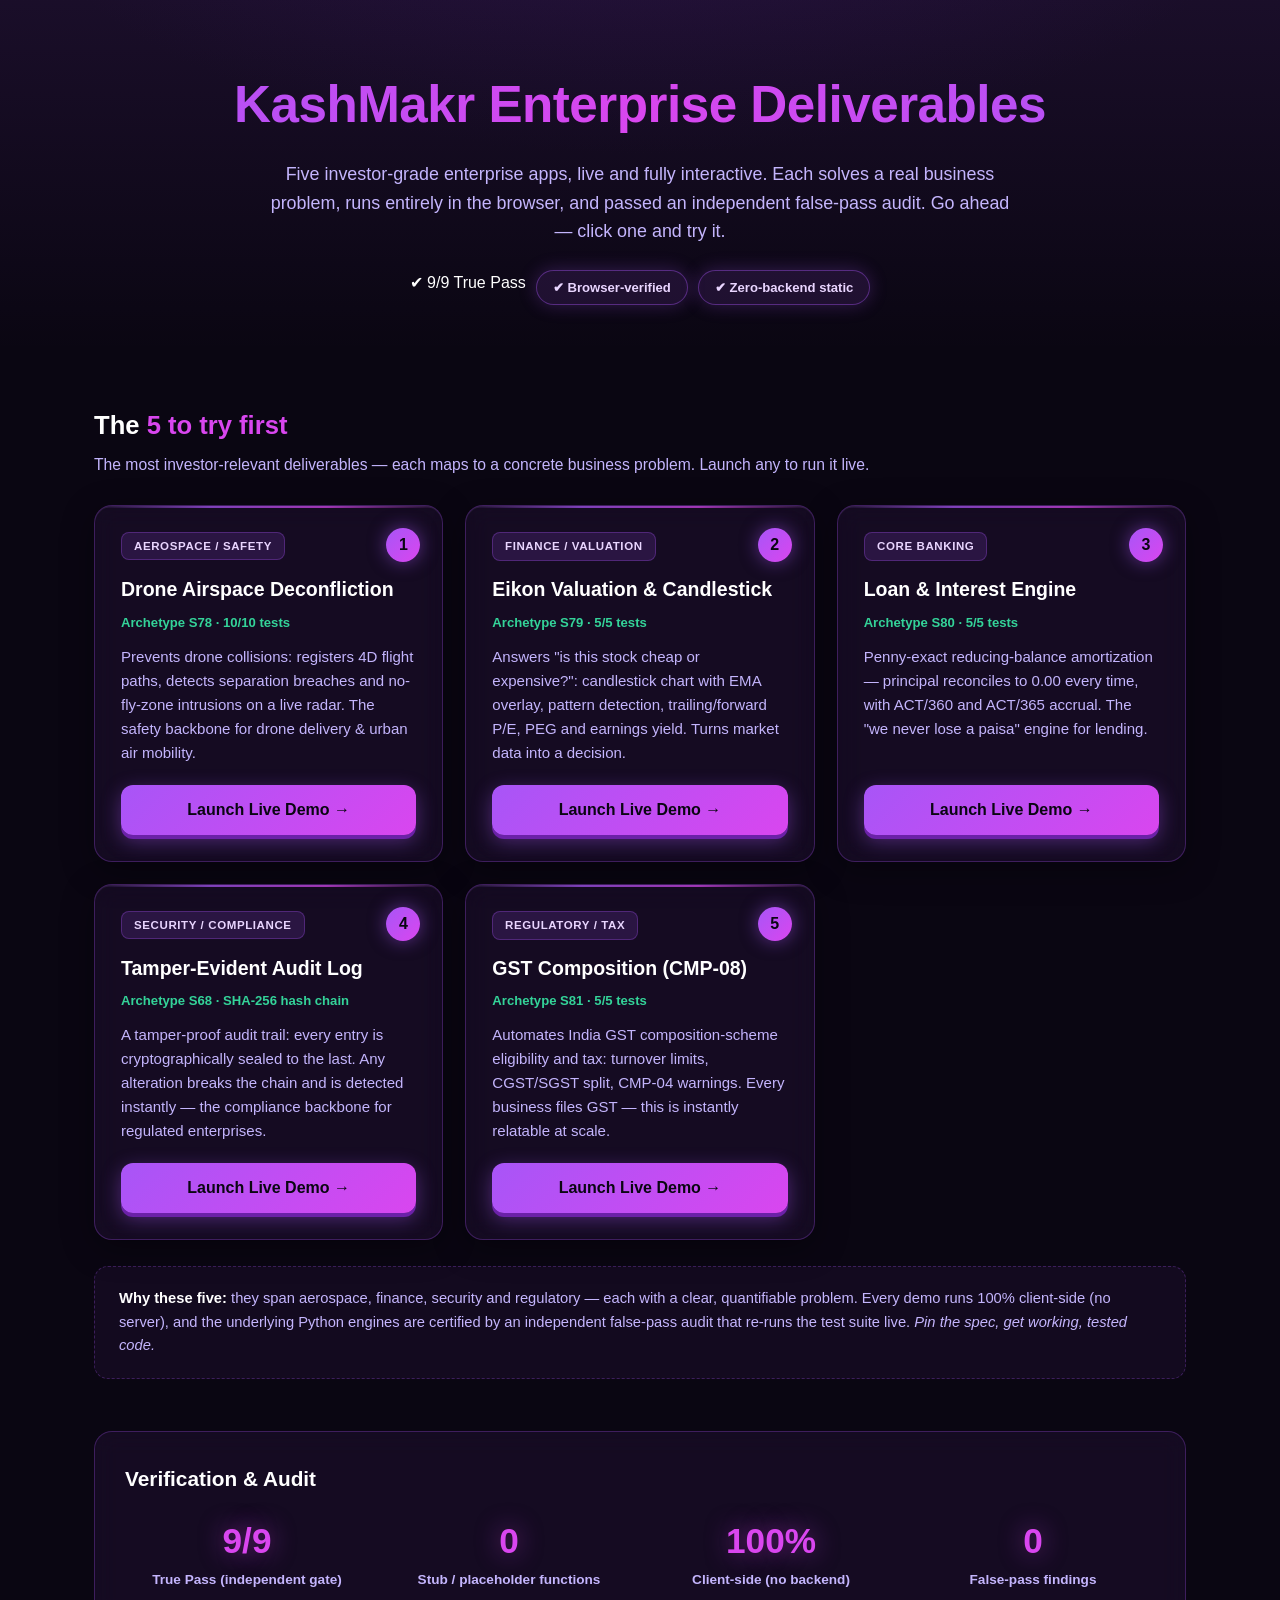
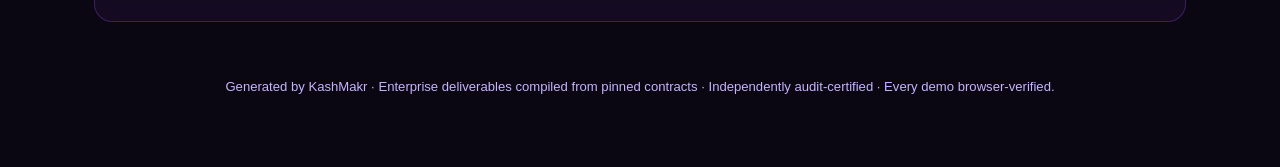
==== commit c39a1fc4: "Split: public root shows 5 flagships; full.html = extended 12-demo deep-dive; investor.html = 5 only" ====
--- a/index.html
+++ b/index.html
@@ -115,20 +115,6 @@
     <strong>Why these five:</strong> they span aerospace, finance, security and regulatory — each with a clear, quantifiable problem. Every demo runs 100% client-side (no server), and the underlying Python engines are certified by an independent false-pass audit that re-runs the test suite live. <em>Pin the spec, get working, tested code.</em>
   </div>
 
-  <div class="secondary">
-    <h2 class="section-title" style="font-size:1.3rem;">More verified deliverables</h2>
-    <p class="section-sub">Additional browser-verified enterprise apps from the same pipeline.</p>
-    <div class="grid">
-      <div class="card"><span class="tag">Security / Auth</span><h3>OAuth Token Sandbox</h3><div class="domain">Archetype S65</div><p>Issue, validate &amp; refresh OAuth 2.0 tokens with PKCE.</p><a class="btn" href="demos/oauth-sandbox/index.html">Launch →</a></div>
-      <div class="card"><span class="tag">Data Viz</span><h3>Candlestick Chart &amp; EMA</h3><div class="domain">Novel gig · generated live</div><p>Canvas candlestick chart with EMA + patterns, built on demand.</p><a class="btn" href="demos/novel-candlestick/index.html">Launch →</a></div>
-      <div class="card"><span class="tag">Regulatory / MSME</span><h3>MSME Sec 16 Interest</h3><div class="domain">Archetype S83</div><p>Compound interest on delayed MSME payments (3x RBI rate).</p><a class="btn" href="demos/msme-sec16/index.html">Launch →</a></div>
-      <div class="card"><span class="tag">Food Safety</span><h3>Food Traceability</h3><div class="domain">Archetype S75</div><p>Batch traceability &amp; allergen recall checks.</p><a class="btn" href="demos/food-traceability/index.html">Launch →</a></div>
-      <div class="card"><span class="tag">Legal</span><h3>Legal Deadline Calculator</h3><div class="domain">Archetype S76</div><p>Statutory deadlines with correct day-count rules.</p><a class="btn" href="demos/legal-deadlines/index.html">Launch →</a></div>
-      <div class="card"><span class="tag">Food Safety / FSSAI</span><h3>FSSAI License Tier</h3><div class="domain">Archetype S82</div><p>Classifies Basic / State / Central license from turnover.</p><a class="btn" href="demos/fssai-license/index.html">Launch →</a></div>
-      <div class="card"><span class="tag">Tradesman</span><h3>Job-Costing &amp; Quote</h3><div class="domain">Archetype S77</div><p>Parts + labor + callout + tax → full job quote.</p><a class="btn" href="demos/tradesman-quote/index.html">Launch →</a></div>
-    </div>
-  </div>
-
   <div class="verify-strip">
     <h3>Verification &amp; Audit</h3>
     <div class="verify-grid">
